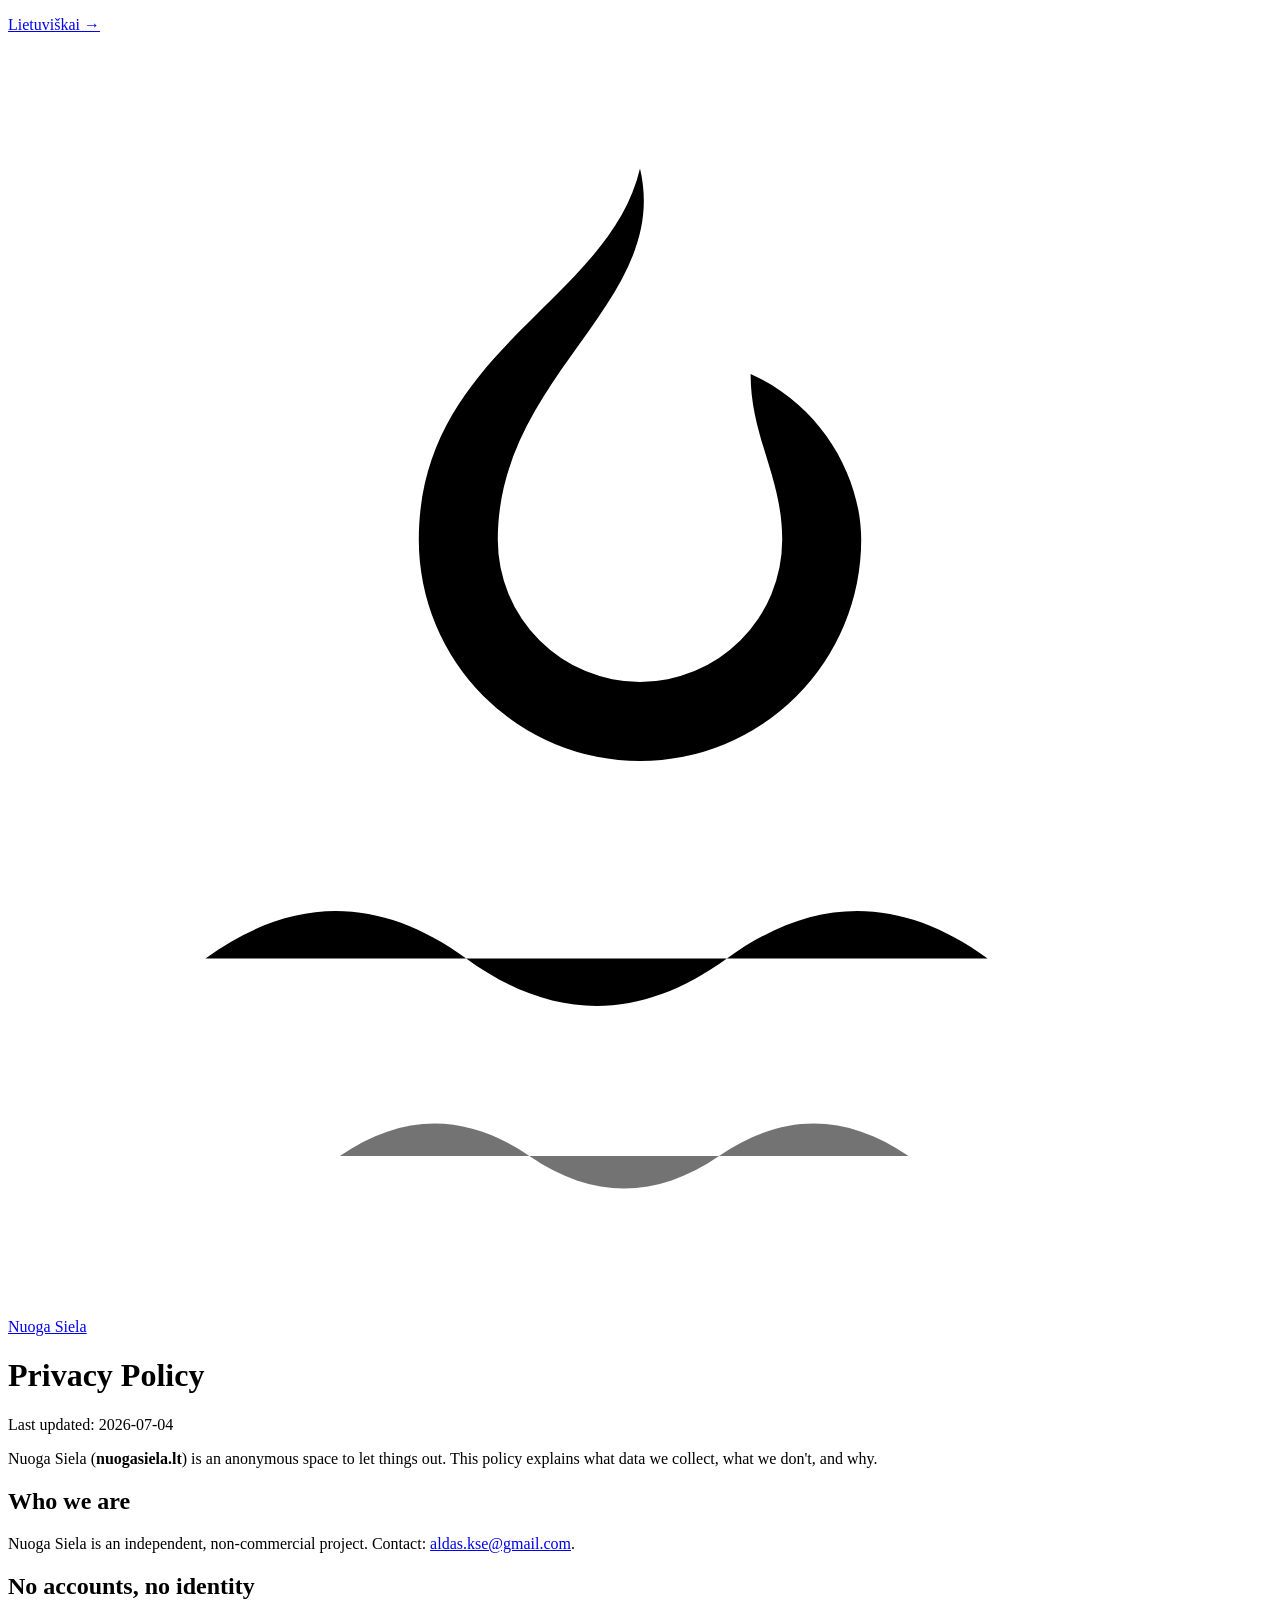
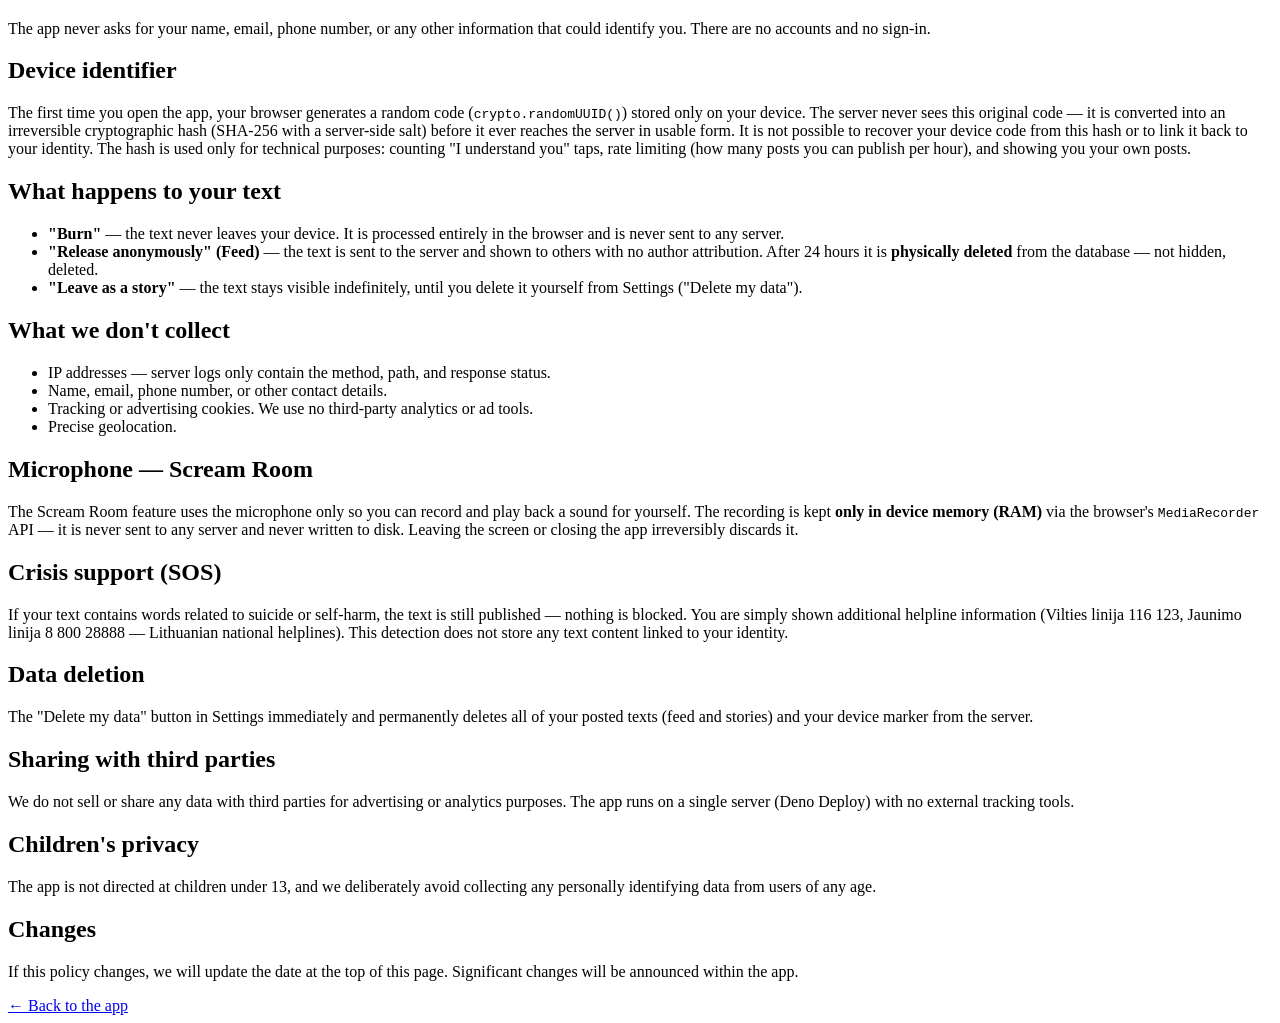
==== public/privacy.html @ c70867c6 "v2.0: Dizainas „Paleisk upe“, šviesus/tamsus režimas, gyvas fonas, README LT/EN, MIT - Nauja paletė " ====
<!DOCTYPE html>
<html lang="en">
  <head>
    <meta charset="utf-8">
    <meta name="viewport" content="width=device-width, initial-scale=1, viewport-fit=cover">
    <meta name="theme-color" content="#08171C">
    <meta
      name="description"
      content="Nuoga Siela privacy policy — what data we collect and how we protect it."
    >
    <title>Privacy Policy — Nuoga Siela</title>
    <link rel="canonical" href="https://nuogasiela.lt/privacy.html">
    <link rel="alternate" hreflang="en" href="https://nuogasiela.lt/privacy.html">
    <link rel="alternate" hreflang="lt" href="https://nuogasiela.lt/privatumas.html">
    <link rel="alternate" hreflang="x-default" href="https://nuogasiela.lt/privatumas.html">
    <meta property="og:type" content="website">
    <meta property="og:site_name" content="Nuoga Siela">
    <meta property="og:title" content="Privacy Policy — Nuoga Siela">
    <meta
      property="og:description"
      content="Nuoga Siela privacy policy — what data we collect and how we protect it."
    >
    <meta property="og:url" content="https://nuogasiela.lt/privacy.html">
    <meta property="og:locale" content="en_US">
    <meta property="og:image" content="https://nuogasiela.lt/images/og-image.webp">
    <meta name="twitter:card" content="summary_large_image">
    <meta name="twitter:image" content="https://nuogasiela.lt/images/og-image.webp">
    <link rel="stylesheet" href="/css/main.css">
    <script src="/js/theme.js"></script>
    <script src="/js/river.js" defer></script>
    <link rel="icon" href="/icons/icon.svg" type="image/svg+xml">
  </head>
  <body>
    <main class="legal">
      <p class="lang-switch"><a href="/privatumas.html">Lietuviškai →</a></p>
      <a class="legal-brand" href="/">
        <svg class="brand-mark" viewBox="0 0 32 32" aria-hidden="true">
          <path
            class="mark-flame"
            d="M16 3c.8 3.4-3.6 5.2-3.6 9.4a3.6 3.6 0 0 0 7.2 0c0-1.6-.8-2.6-.8-4.2 1.8.8 2.8 2.6 2.8 4.2a5.6 5.6 0 1 1-11.2 0C10.4 7.6 15.2 6.4 16 3Z"
          />
          <path class="mark-water" d="M5 23c2.2-1.6 4.4-1.6 6.6 0s4.4 1.6 6.6 0 4.4-1.6 6.6 0" />
          <path
            class="mark-water"
            opacity="0.55"
            d="M8.4 28c1.6-1.1 3.2-1.1 4.8 0s3.2 1.1 4.8 0 3.2-1.1 4.8 0"
          />
        </svg>
        <span>Nuoga Siela</span>
      </a>

      <h1>Privacy Policy</h1>
      <p class="updated muted">Last updated: 2026-07-04</p>

      <p>
        Nuoga Siela (<strong>nuogasiela.lt</strong>) is an anonymous space to let things out. This
        policy explains what data we collect, what we don't, and why.
      </p>

      <h2>Who we are</h2>
      <p>
        Nuoga Siela is an independent, non-commercial project. Contact:
        <a href="mailto:aldas.kse@gmail.com">aldas.kse@gmail.com</a>.
      </p>

      <h2>No accounts, no identity</h2>
      <p>
        The app never asks for your name, email, phone number, or any other information that
        could identify you. There are no accounts and no sign-in.
      </p>

      <h2>Device identifier</h2>
      <p>
        The first time you open the app, your browser generates a random code
        (<code>crypto.randomUUID()</code>) stored only on your device. The server never sees this
        original code — it is converted into an irreversible cryptographic hash (SHA-256 with a
        server-side salt) before it ever reaches the server in usable form. It is not possible to
        recover your device code from this hash or to link it back to your identity. The hash is
        used only for technical purposes: counting "I understand you" taps, rate limiting (how
        many posts you can publish per hour), and showing you your own posts.
      </p>

      <h2>What happens to your text</h2>
      <ul>
        <li>
          <strong>"Burn"</strong> — the text never leaves your device. It is processed entirely
          in the browser and is never sent to any server.
        </li>
        <li>
          <strong>"Release anonymously" (Feed)</strong> — the text is sent to the server and shown
          to others with no author attribution. After 24 hours it is <strong>physically
          deleted</strong> from the database — not hidden, deleted.
        </li>
        <li>
          <strong>"Leave as a story"</strong> — the text stays visible indefinitely, until you
          delete it yourself from Settings ("Delete my data").
        </li>
      </ul>

      <h2>What we don't collect</h2>
      <ul>
        <li>IP addresses — server logs only contain the method, path, and response status.</li>
        <li>Name, email, phone number, or other contact details.</li>
        <li>Tracking or advertising cookies. We use no third-party analytics or ad tools.</li>
        <li>Precise geolocation.</li>
      </ul>

      <h2>Microphone — Scream Room</h2>
      <p>
        The Scream Room feature uses the microphone only so you can record and play back a sound
        for yourself. The recording is kept <strong>only in device memory (RAM)</strong> via the
        browser's <code>MediaRecorder</code> API — it is never sent to any server and never
        written to disk. Leaving the screen or closing the app irreversibly discards it.
      </p>

      <h2>Crisis support (SOS)</h2>
      <p>
        If your text contains words related to suicide or self-harm, the text is still published
        — nothing is blocked. You are simply shown additional helpline information (Vilties linija
        116 123, Jaunimo linija 8 800 28888 — Lithuanian national helplines). This detection does
        not store any text content linked to your identity.
      </p>

      <h2>Data deletion</h2>
      <p>
        The "Delete my data" button in Settings immediately and permanently deletes all of your
        posted texts (feed and stories) and your device marker from the server.
      </p>

      <h2>Sharing with third parties</h2>
      <p>
        We do not sell or share any data with third parties for advertising or analytics
        purposes. The app runs on a single server (Deno Deploy) with no external tracking tools.
      </p>

      <h2>Children's privacy</h2>
      <p>
        The app is not directed at children under 13, and we deliberately avoid collecting any
        personally identifying data from users of any age.
      </p>

      <h2>Changes</h2>
      <p>
        If this policy changes, we will update the date at the top of this page. Significant
        changes will be announced within the app.
      </p>

      <a class="back" href="/">← Back to the app</a>
    </main>
  </body>
</html>
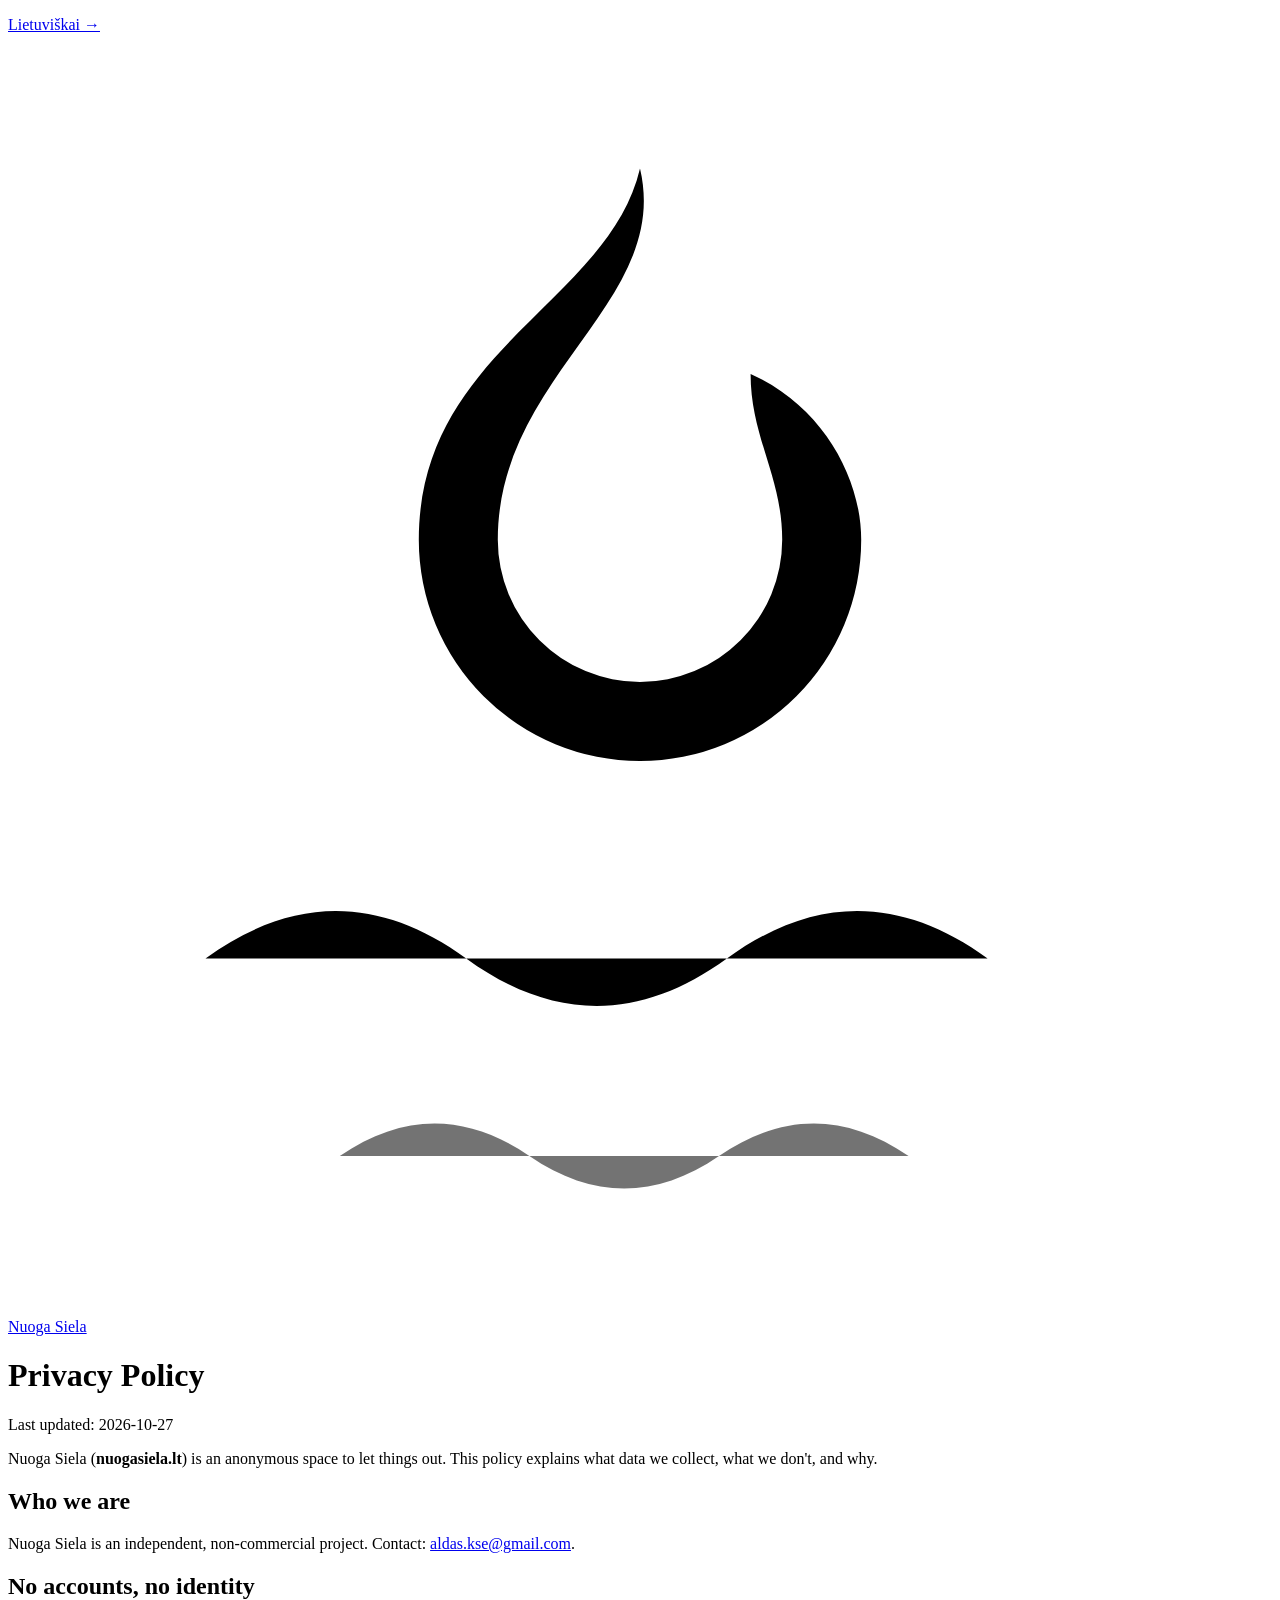
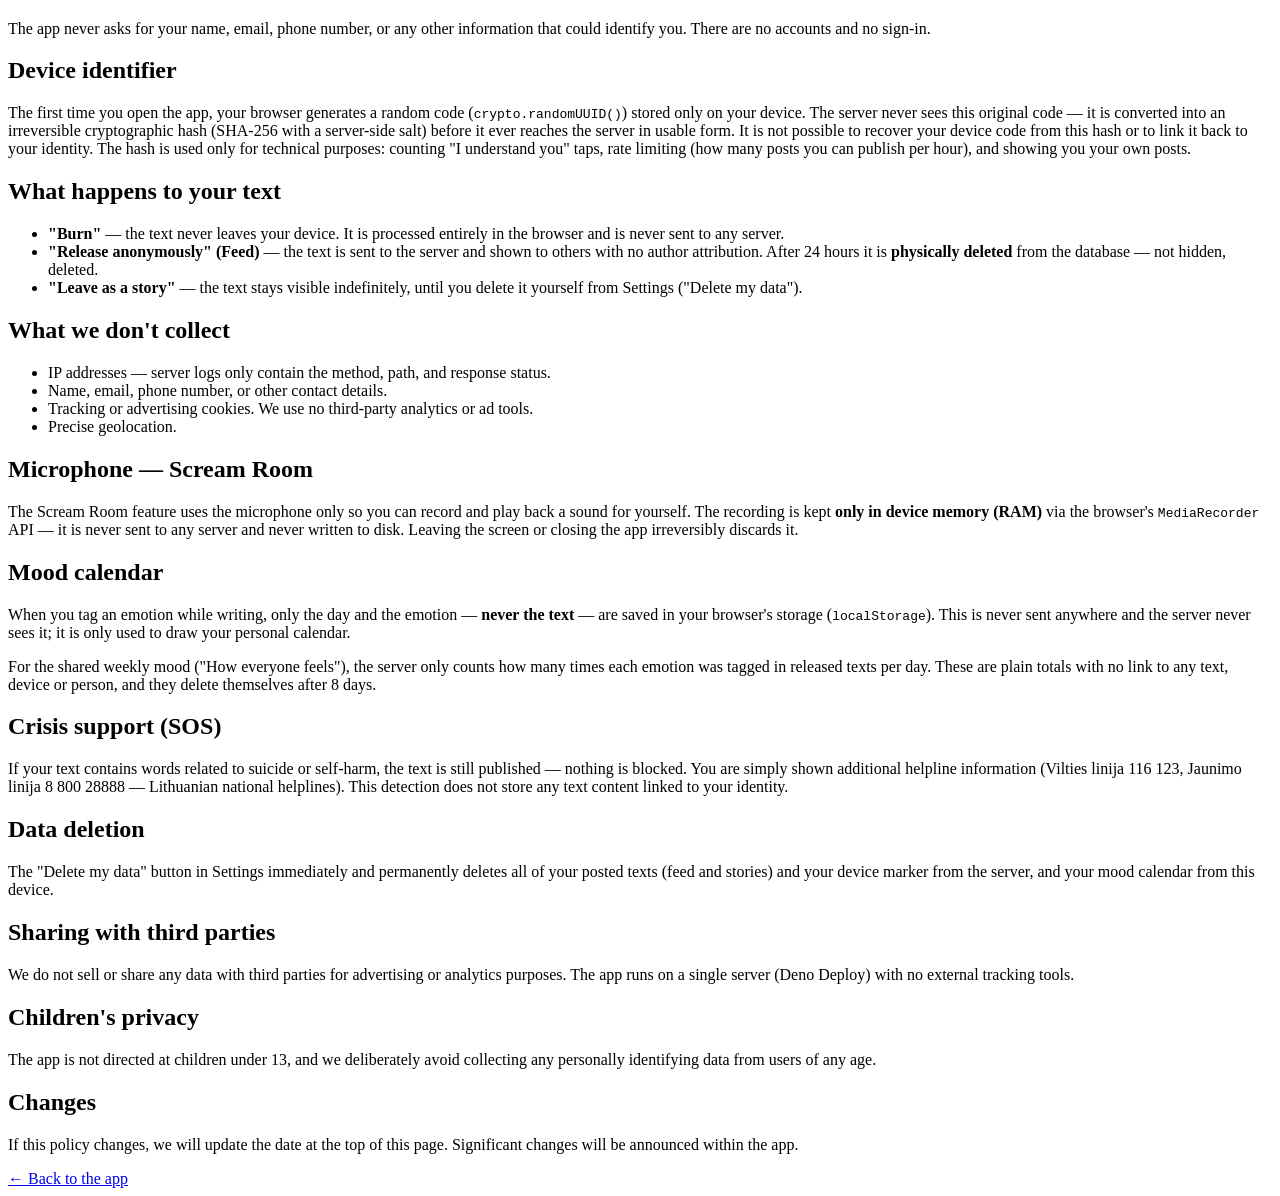
==== commit c9f23e43: "v2.5: Emocijų kalendorius, bendra savaitės nuotaika ir raminantys garsai Premium nebus — Buy Me a Co" ====
--- a/public/privacy.html
+++ b/public/privacy.html
@@ -50,7 +50,7 @@
       </a>
 
       <h1>Privacy Policy</h1>
-      <p class="updated muted">Last updated: 2026-07-04</p>
+      <p class="updated muted">Last updated: 2026-10-27</p>
 
       <p>
         Nuoga Siela (<strong>nuogasiela.lt</strong>) is an anonymous space to let things out. This
@@ -113,6 +113,19 @@
         written to disk. Leaving the screen or closing the app irreversibly discards it.
       </p>
 
+      <h2>Mood calendar</h2>
+      <p>
+        When you tag an emotion while writing, only the day and the emotion — <strong>never the
+        text</strong> — are saved in your browser's storage (<code>localStorage</code>). This is
+        never sent anywhere and the server never sees it; it is only used to draw your personal
+        calendar.
+      </p>
+      <p>
+        For the shared weekly mood ("How everyone feels"), the server only counts how many times
+        each emotion was tagged in released texts per day. These are plain totals with no link to
+        any text, device or person, and they delete themselves after 8 days.
+      </p>
+
       <h2>Crisis support (SOS)</h2>
       <p>
         If your text contains words related to suicide or self-harm, the text is still published
@@ -124,7 +137,8 @@
       <h2>Data deletion</h2>
       <p>
         The "Delete my data" button in Settings immediately and permanently deletes all of your
-        posted texts (feed and stories) and your device marker from the server.
+        posted texts (feed and stories) and your device marker from the server, and your mood
+        calendar from this device.
       </p>
 
       <h2>Sharing with third parties</h2>
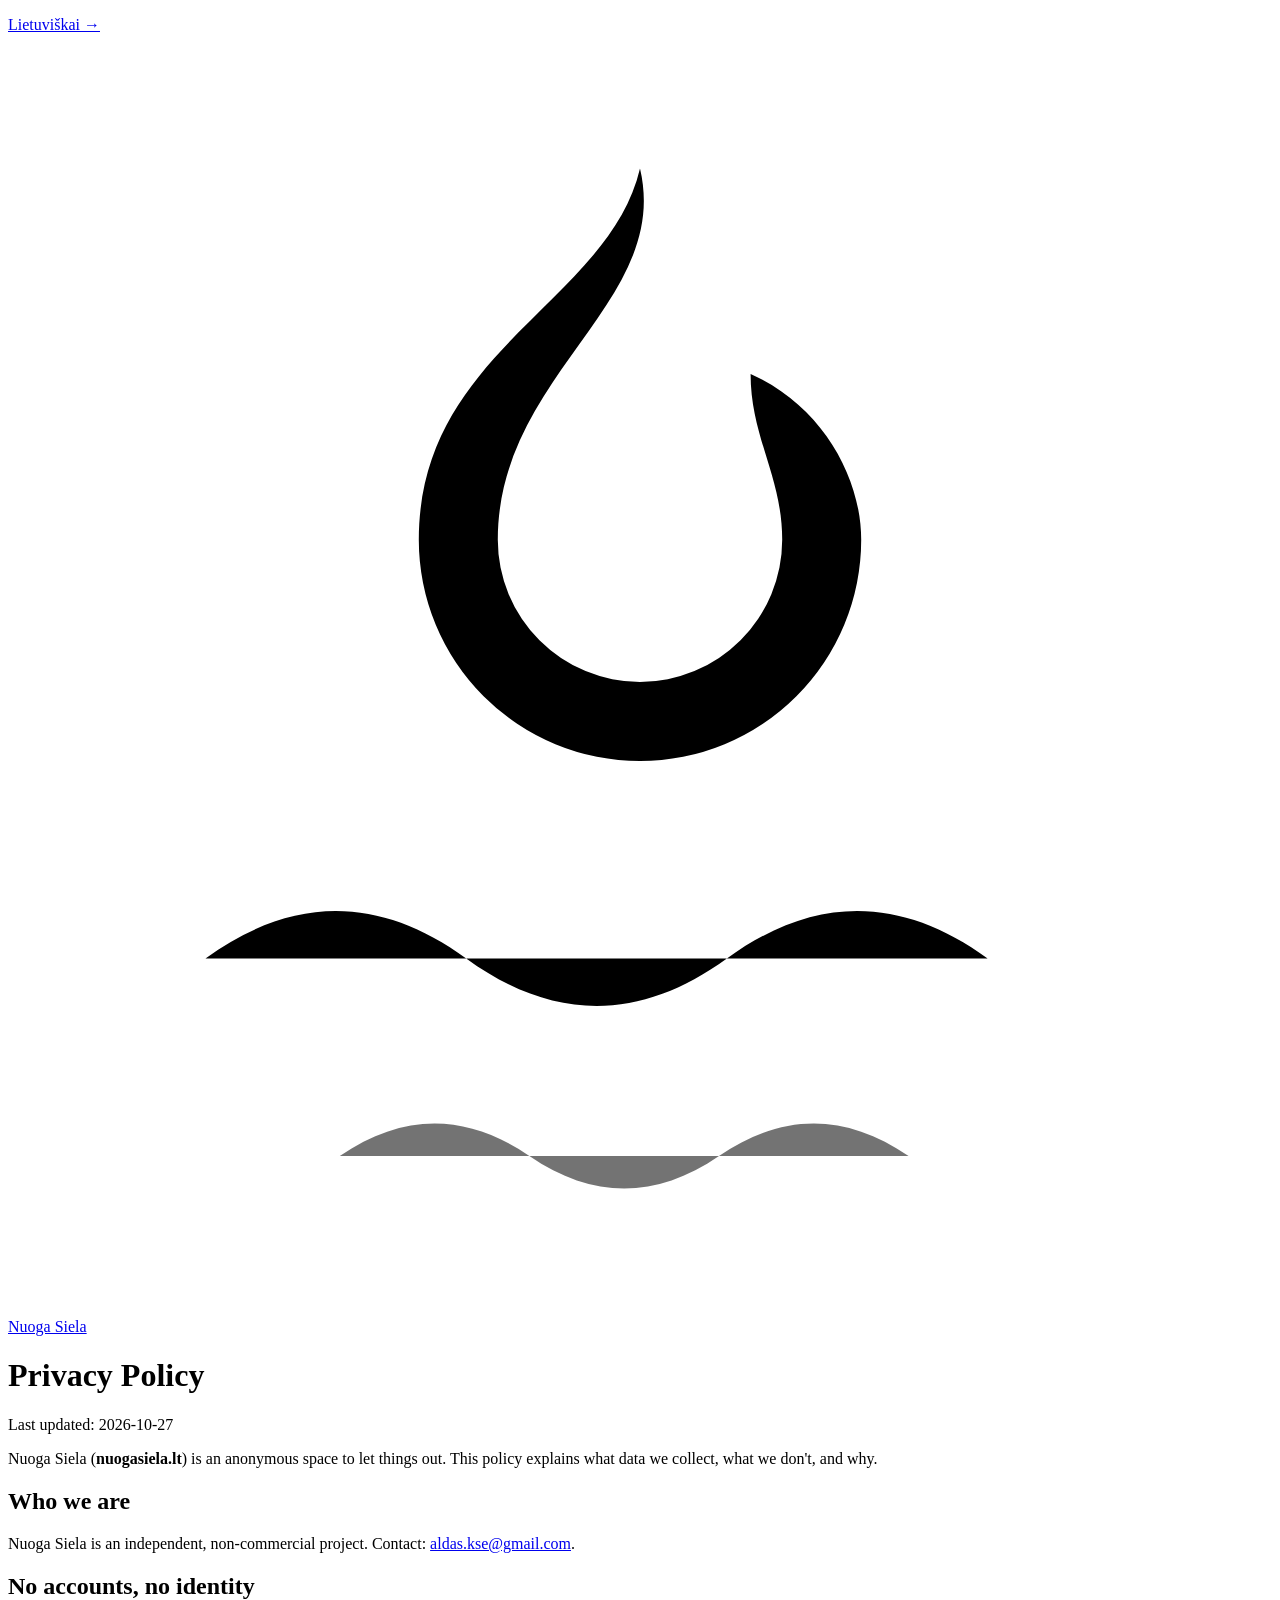
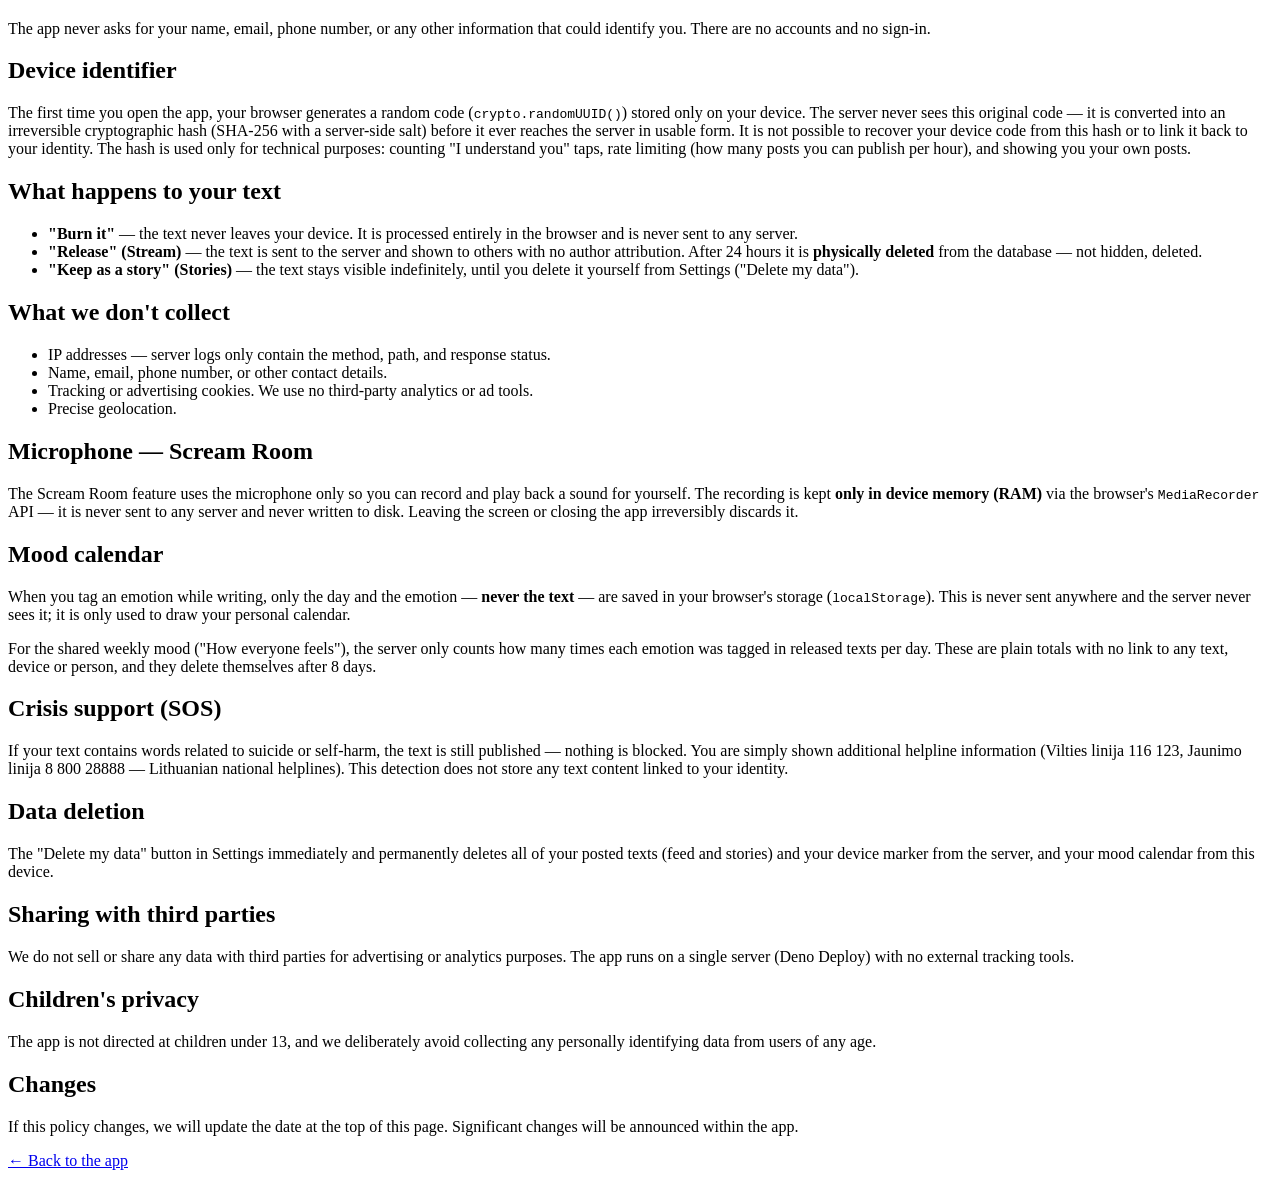
==== commit 4ac53dce: "v2.7: Nuoseklus kelias (emocija → žodžiai → ką daryti), Kalendorius meniu, animacijos - Rašymo ekran" ====
--- a/public/privacy.html
+++ b/public/privacy.html
@@ -83,16 +83,16 @@
       <h2>What happens to your text</h2>
       <ul>
         <li>
-          <strong>"Burn"</strong> — the text never leaves your device. It is processed entirely
+          <strong>"Burn it"</strong> — the text never leaves your device. It is processed entirely
           in the browser and is never sent to any server.
         </li>
         <li>
-          <strong>"Release anonymously" (Feed)</strong> — the text is sent to the server and shown
+          <strong>"Release" (Stream)</strong> — the text is sent to the server and shown
           to others with no author attribution. After 24 hours it is <strong>physically
           deleted</strong> from the database — not hidden, deleted.
         </li>
         <li>
-          <strong>"Leave as a story"</strong> — the text stays visible indefinitely, until you
+          <strong>"Keep as a story" (Stories)</strong> — the text stays visible indefinitely, until you
           delete it yourself from Settings ("Delete my data").
         </li>
       </ul>
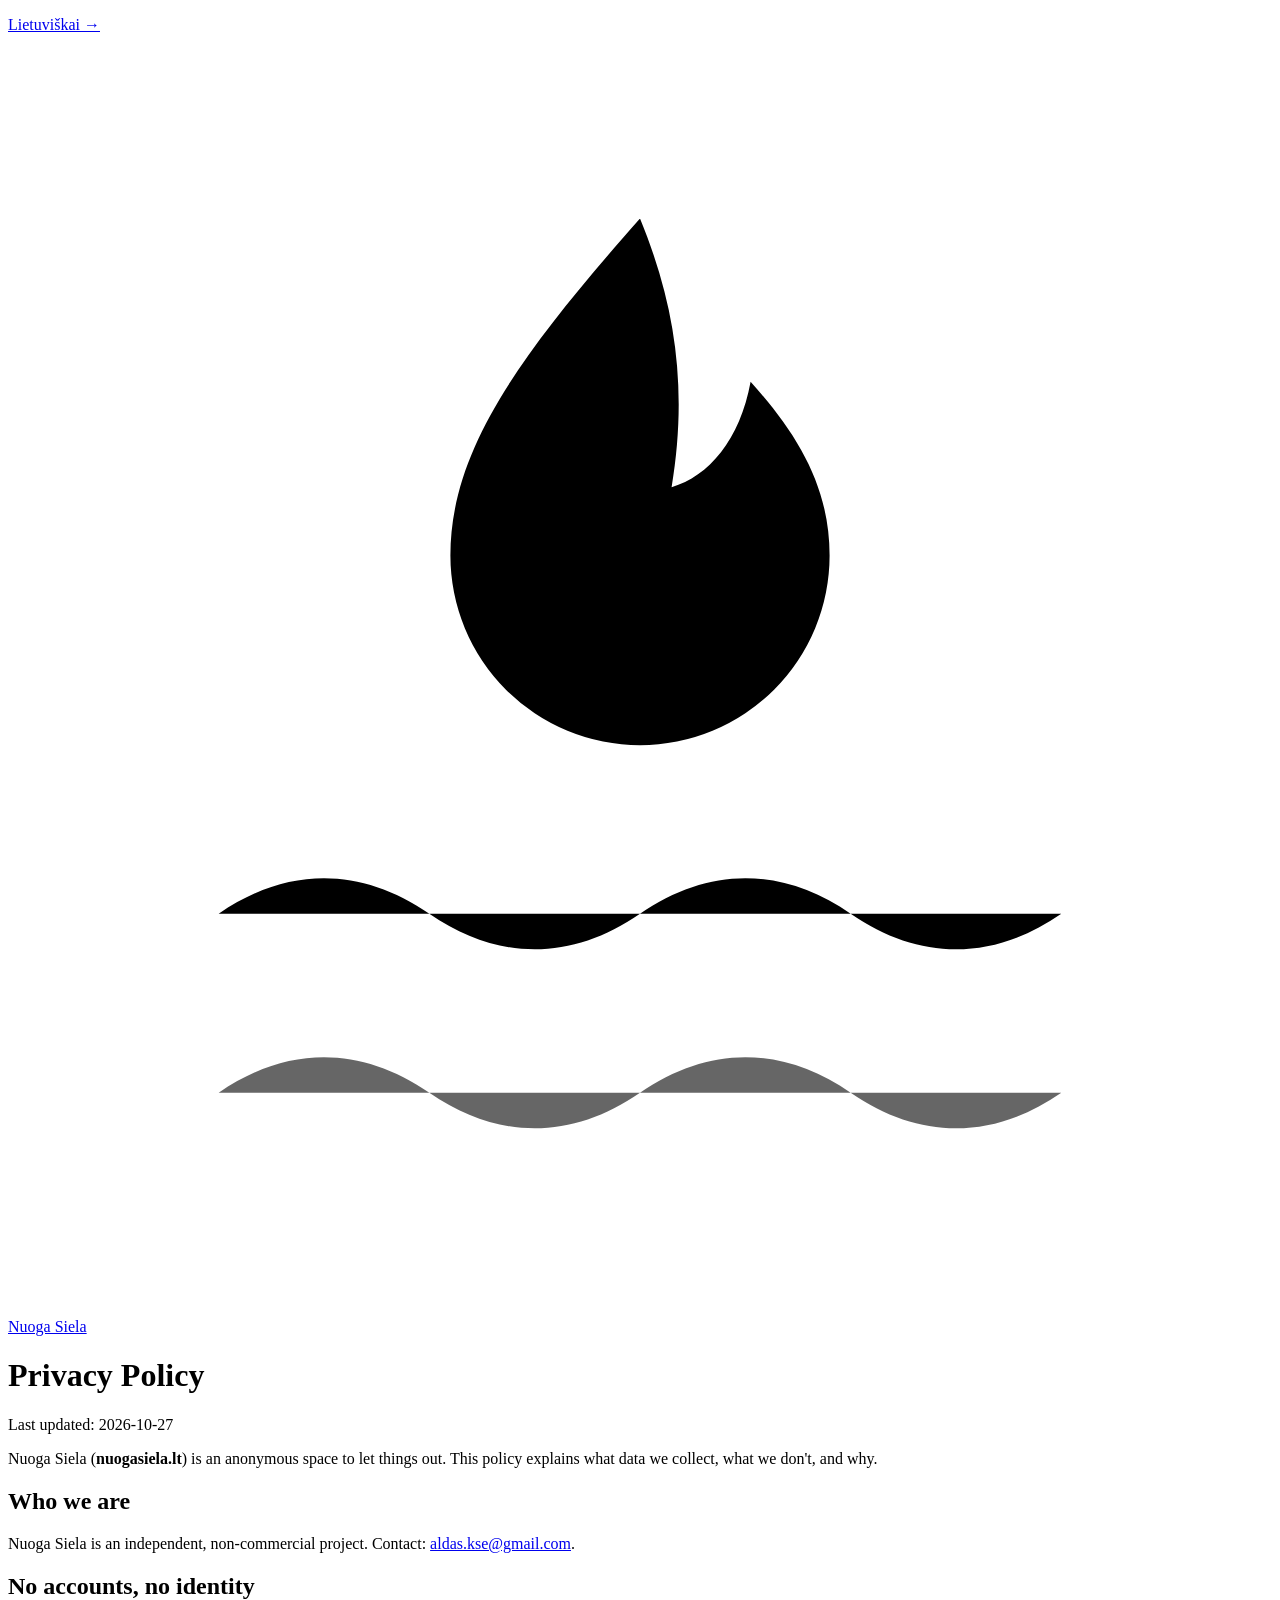
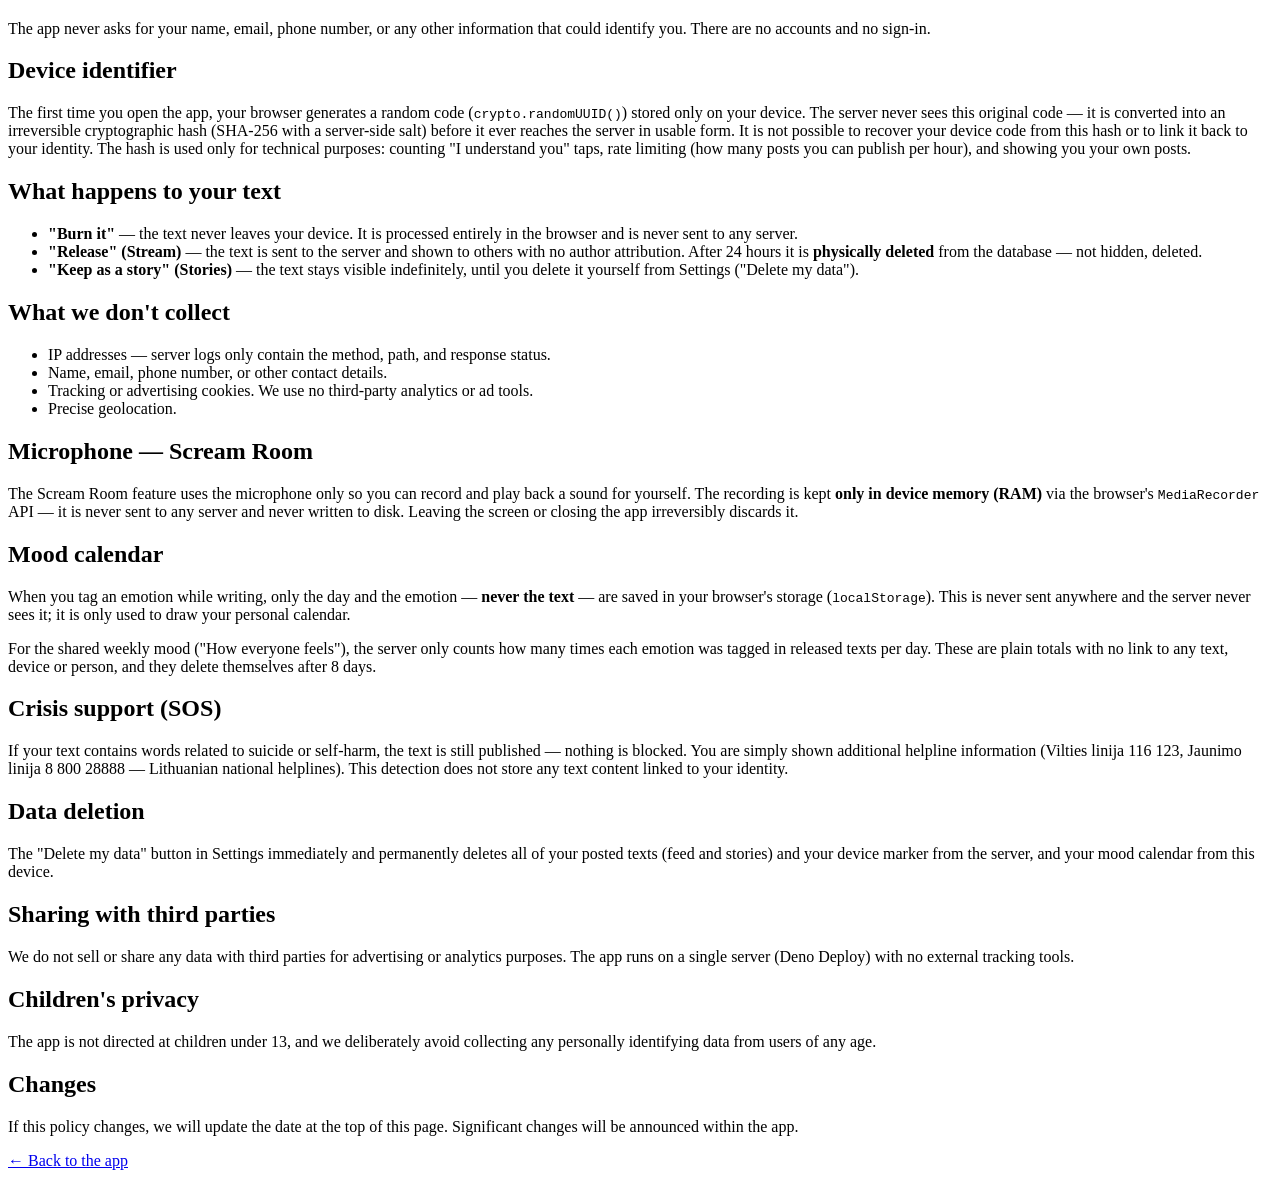
==== commit 692885de: "v3.0: Naujas dizainas — kompaktiškas išdėstymas, emocijos kaip kosmoso reiškiniai - Emocijų simbolia" ====
--- a/public/privacy.html
+++ b/public/privacy.html
@@ -34,16 +34,16 @@
     <main class="legal">
       <p class="lang-switch"><a href="/privatumas.html">Lietuviškai →</a></p>
       <a class="legal-brand" href="/">
-        <svg class="brand-mark" viewBox="0 0 32 32" aria-hidden="true">
+        <svg class="brand-mark" viewBox="0 0 24 24" aria-hidden="true">
           <path
             class="mark-flame"
-            d="M16 3c.8 3.4-3.6 5.2-3.6 9.4a3.6 3.6 0 0 0 7.2 0c0-1.6-.8-2.6-.8-4.2 1.8.8 2.8 2.6 2.8 4.2a5.6 5.6 0 1 1-11.2 0C10.4 7.6 15.2 6.4 16 3Z"
+            d="M12 3.2c-2.3 2.6-3.6 4.4-3.6 6.4a3.6 3.6 0 007.2 0c0-1.3-.6-2.3-1.5-3.3-.2 1.1-.8 1.8-1.5 2 .3-1.8.1-3.4-.6-5.1z"
           />
-          <path class="mark-water" d="M5 23c2.2-1.6 4.4-1.6 6.6 0s4.4 1.6 6.6 0 4.4-1.6 6.6 0" />
+          <path class="mark-water" d="M4 16.4c1.3-.9 2.7-.9 4 0s2.7.9 4 0 2.7-.9 4 0 2.7.9 4 0" />
           <path
             class="mark-water"
-            opacity="0.55"
-            d="M8.4 28c1.6-1.1 3.2-1.1 4.8 0s3.2 1.1 4.8 0 3.2-1.1 4.8 0"
+            opacity="0.6"
+            d="M4 19.8c1.3-.9 2.7-.9 4 0s2.7.9 4 0 2.7-.9 4 0 2.7.9 4 0"
           />
         </svg>
         <span>Nuoga Siela</span>
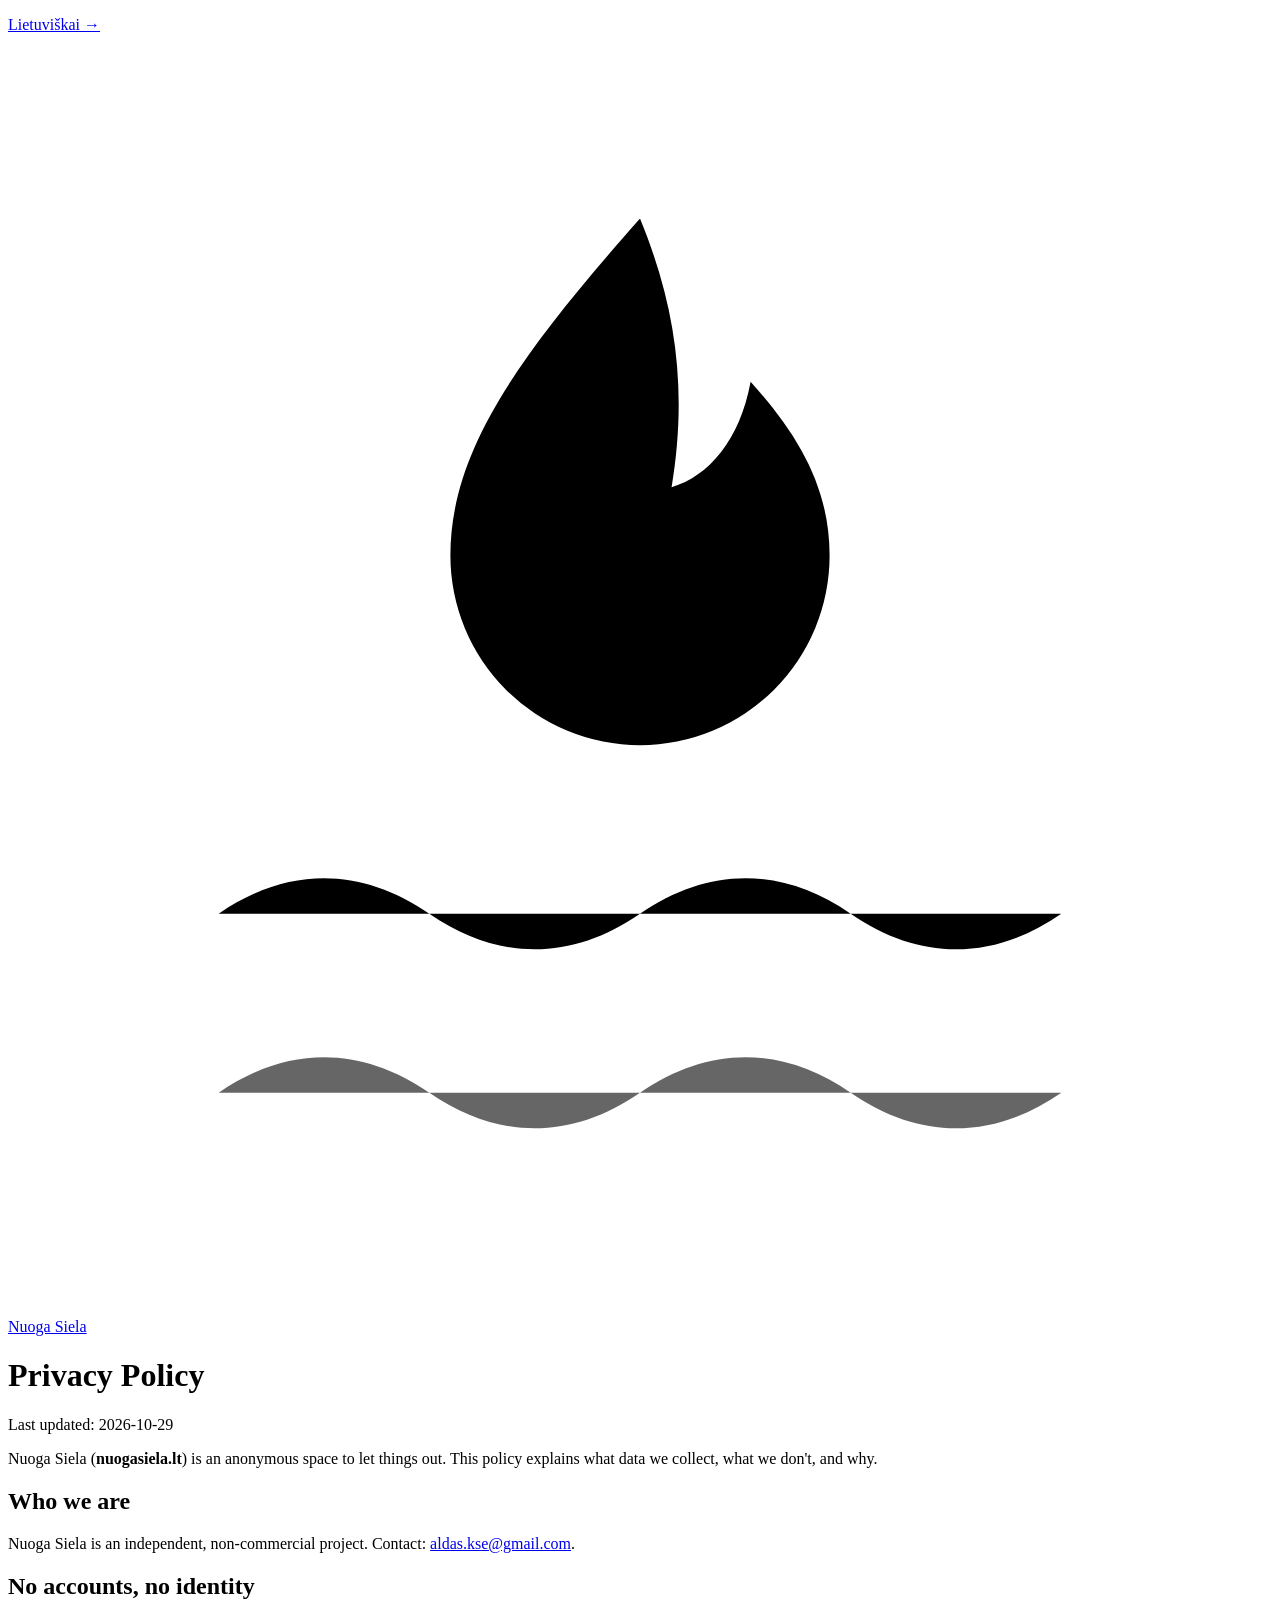
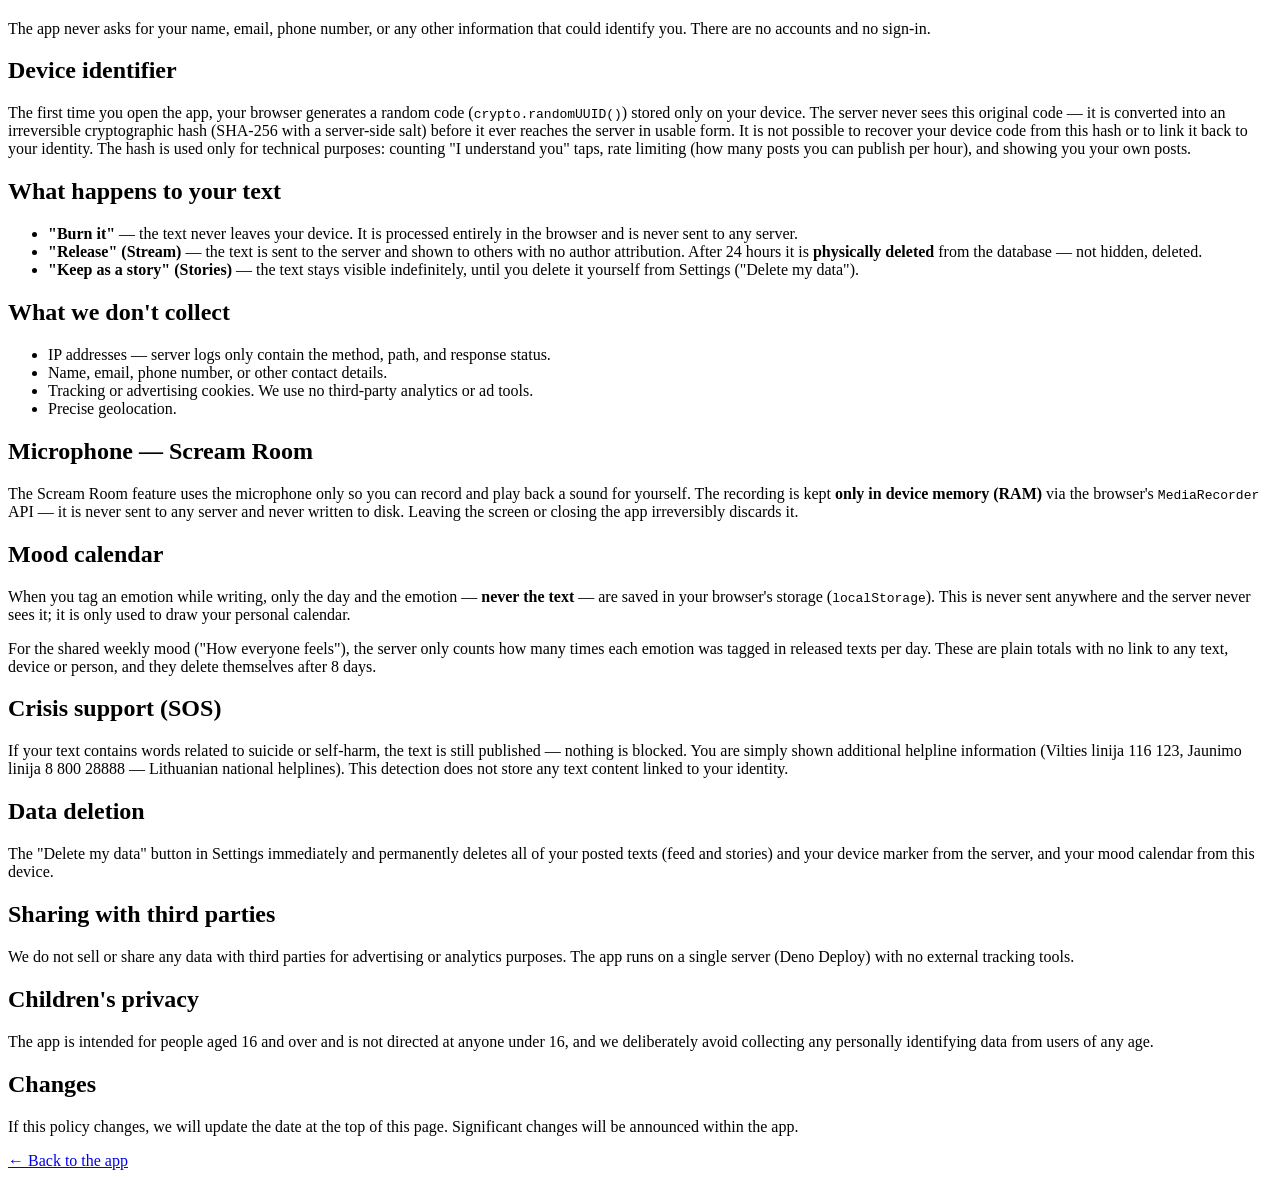
==== commit ce2d0b09: "Privatumo politika: amžiaus riba 16+ (atitinka Play tikslinę auditoriją) Co-Authored-By: Claude Opus" ====
--- a/public/privacy.html
+++ b/public/privacy.html
@@ -9,10 +9,10 @@
       content="Nuoga Siela privacy policy — what data we collect and how we protect it."
     >
     <title>Privacy Policy — Nuoga Siela</title>
-    <link rel="canonical" href="https://nuogasiela.lt/privacy.html">
-    <link rel="alternate" hreflang="en" href="https://nuogasiela.lt/privacy.html">
-    <link rel="alternate" hreflang="lt" href="https://nuogasiela.lt/privatumas.html">
-    <link rel="alternate" hreflang="x-default" href="https://nuogasiela.lt/privatumas.html">
+    <link rel="canonical" href="https://nuogasiela.lt/privacy">
+    <link rel="alternate" hreflang="en" href="https://nuogasiela.lt/privacy">
+    <link rel="alternate" hreflang="lt" href="https://nuogasiela.lt/privatumas">
+    <link rel="alternate" hreflang="x-default" href="https://nuogasiela.lt/privatumas">
     <meta property="og:type" content="website">
     <meta property="og:site_name" content="Nuoga Siela">
     <meta property="og:title" content="Privacy Policy — Nuoga Siela">
@@ -20,7 +20,7 @@
       property="og:description"
       content="Nuoga Siela privacy policy — what data we collect and how we protect it."
     >
-    <meta property="og:url" content="https://nuogasiela.lt/privacy.html">
+    <meta property="og:url" content="https://nuogasiela.lt/privacy">
     <meta property="og:locale" content="en_US">
     <meta property="og:image" content="https://nuogasiela.lt/images/og-image.webp">
     <meta name="twitter:card" content="summary_large_image">
@@ -32,7 +32,7 @@
   </head>
   <body>
     <main class="legal">
-      <p class="lang-switch"><a href="/privatumas.html">Lietuviškai →</a></p>
+      <p class="lang-switch"><a href="/privatumas">Lietuviškai →</a></p>
       <a class="legal-brand" href="/">
         <svg class="brand-mark" viewBox="0 0 24 24" aria-hidden="true">
           <path
@@ -50,7 +50,7 @@
       </a>
 
       <h1>Privacy Policy</h1>
-      <p class="updated muted">Last updated: 2026-10-27</p>
+      <p class="updated muted">Last updated: 2026-10-29</p>
 
       <p>
         Nuoga Siela (<strong>nuogasiela.lt</strong>) is an anonymous space to let things out. This
@@ -149,7 +149,7 @@
 
       <h2>Children's privacy</h2>
       <p>
-        The app is not directed at children under 13, and we deliberately avoid collecting any
+        The app is intended for people aged 16 and over and is not directed at anyone under 16, and we deliberately avoid collecting any
         personally identifying data from users of any age.
       </p>
 
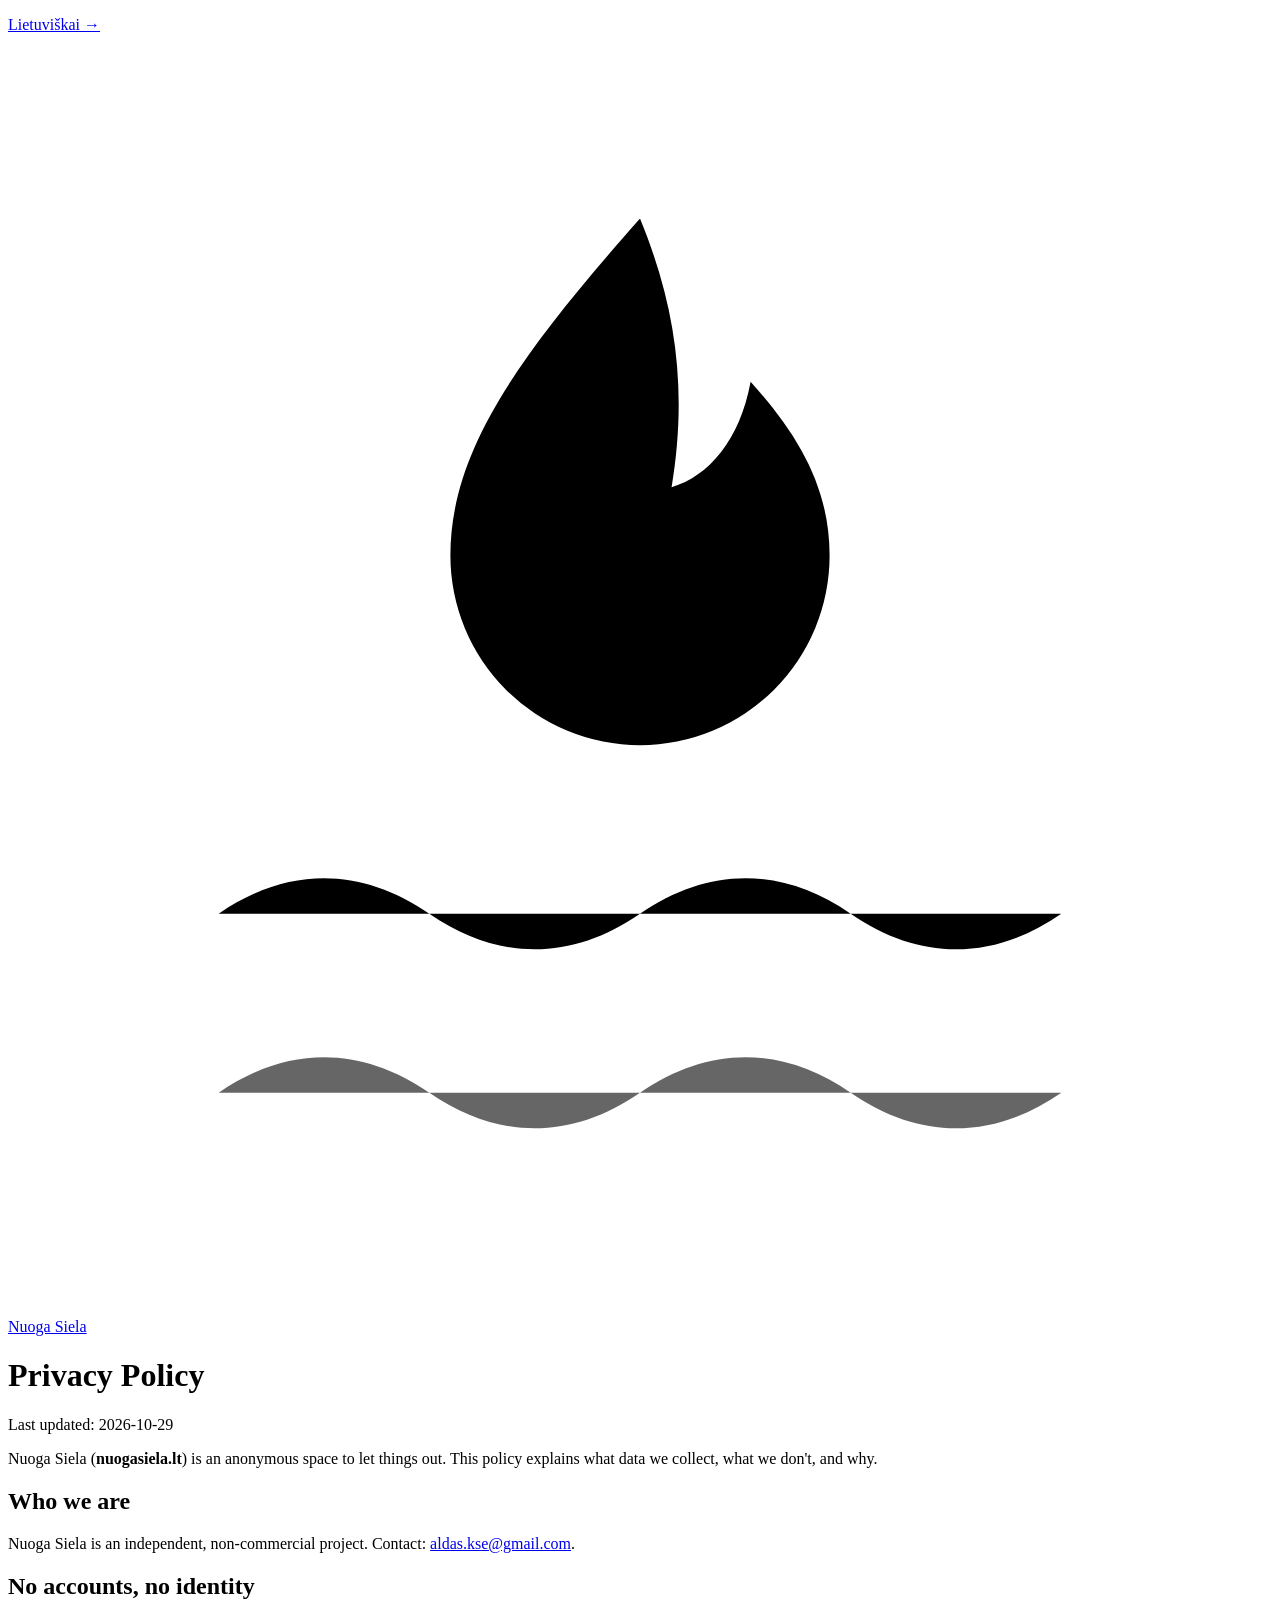
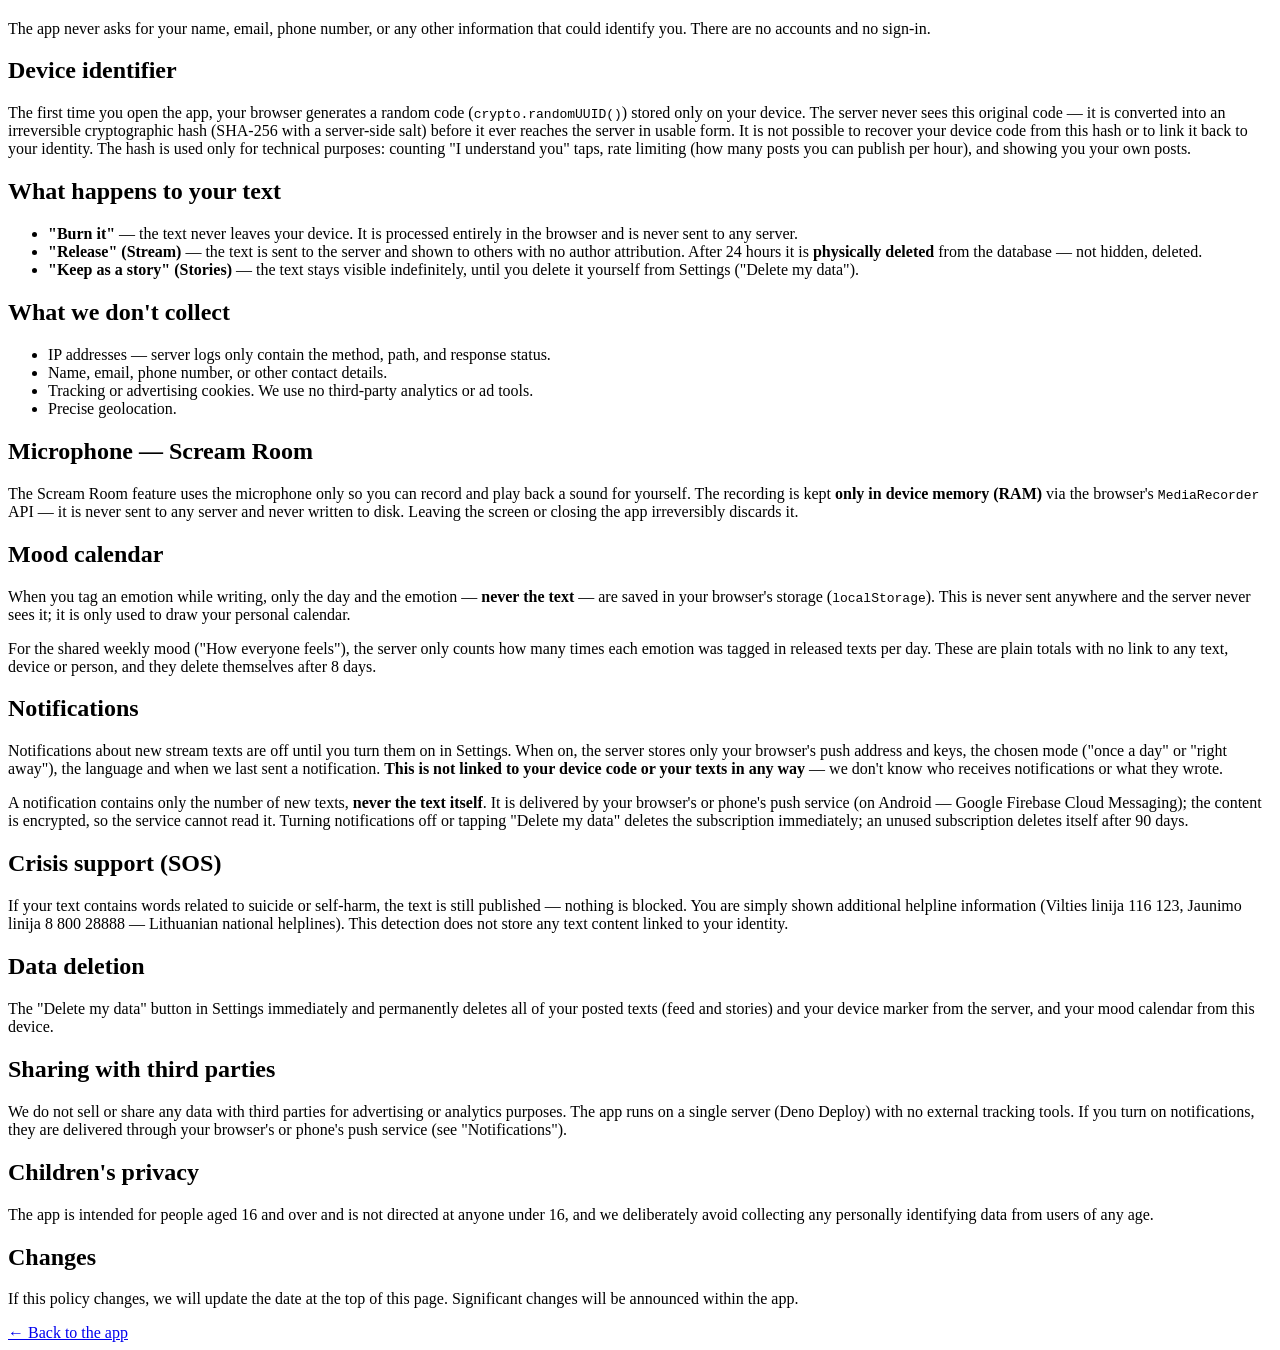
==== commit 59534258: "v3.7: Pranešimai apie naujus srauto tekstus (Web Push) Nustatymuose: Išjungta / Kartą per dieną (19 " ====
--- a/public/privacy.html
+++ b/public/privacy.html
@@ -126,6 +126,22 @@
         any text, device or person, and they delete themselves after 8 days.
       </p>
 
+      <h2>Notifications</h2>
+      <p>
+        Notifications about new stream texts are off until you turn them on in Settings. When on,
+        the server stores only your browser's push address and keys, the chosen mode ("once a
+        day" or "right away"), the language and when we last sent a notification.
+        <strong>This is not linked to your device code or your texts in any way</strong> — we don't
+        know who receives notifications or what they wrote.
+      </p>
+      <p>
+        A notification contains only the number of new texts, <strong>never the text
+        itself</strong>. It is delivered by your browser's or phone's push service (on Android —
+        Google Firebase Cloud Messaging); the content is encrypted, so the service cannot read it.
+        Turning notifications off or tapping "Delete my data" deletes the subscription immediately;
+        an unused subscription deletes itself after 90 days.
+      </p>
+
       <h2>Crisis support (SOS)</h2>
       <p>
         If your text contains words related to suicide or self-harm, the text is still published
@@ -144,7 +160,9 @@
       <h2>Sharing with third parties</h2>
       <p>
         We do not sell or share any data with third parties for advertising or analytics
-        purposes. The app runs on a single server (Deno Deploy) with no external tracking tools.
+        purposes. The app runs on a single server (Deno Deploy) with no external tracking tools. If
+        you turn on notifications, they are delivered through your browser's or phone's push
+        service (see "Notifications").
       </p>
 
       <h2>Children's privacy</h2>
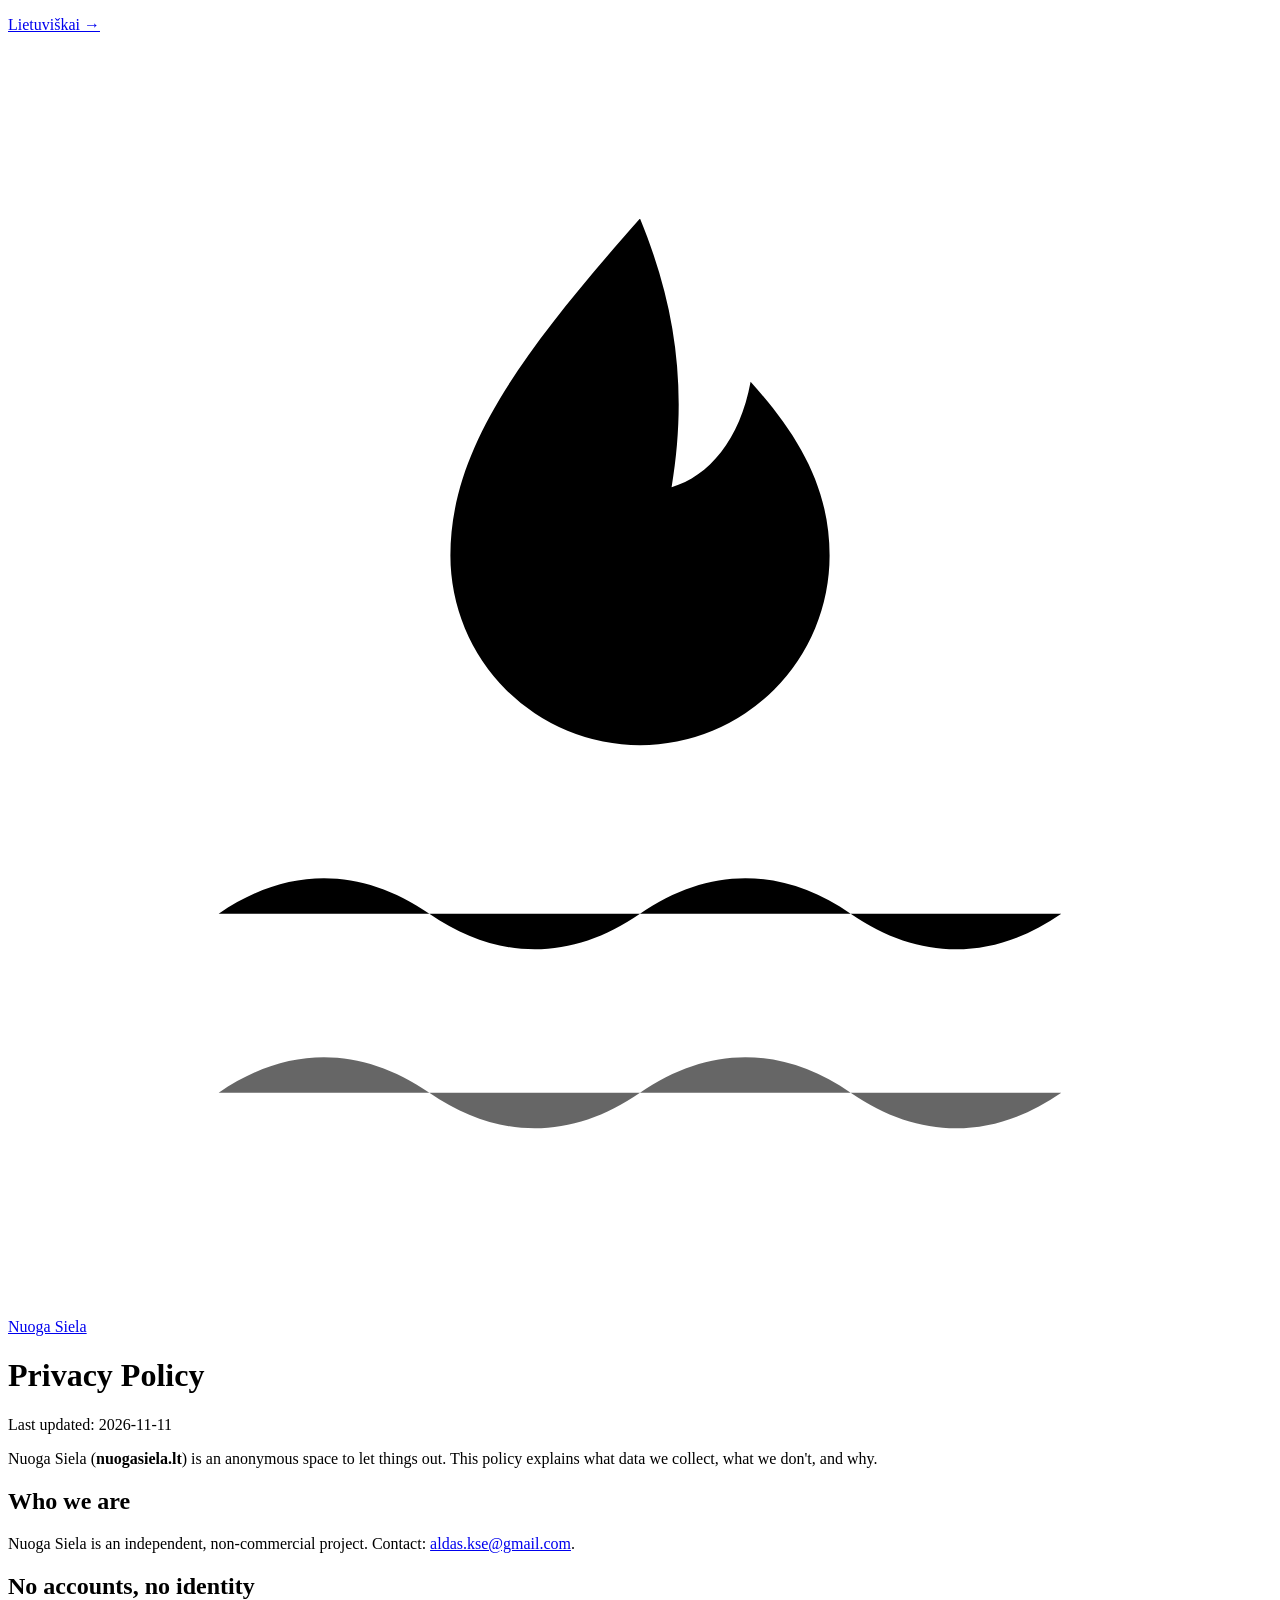
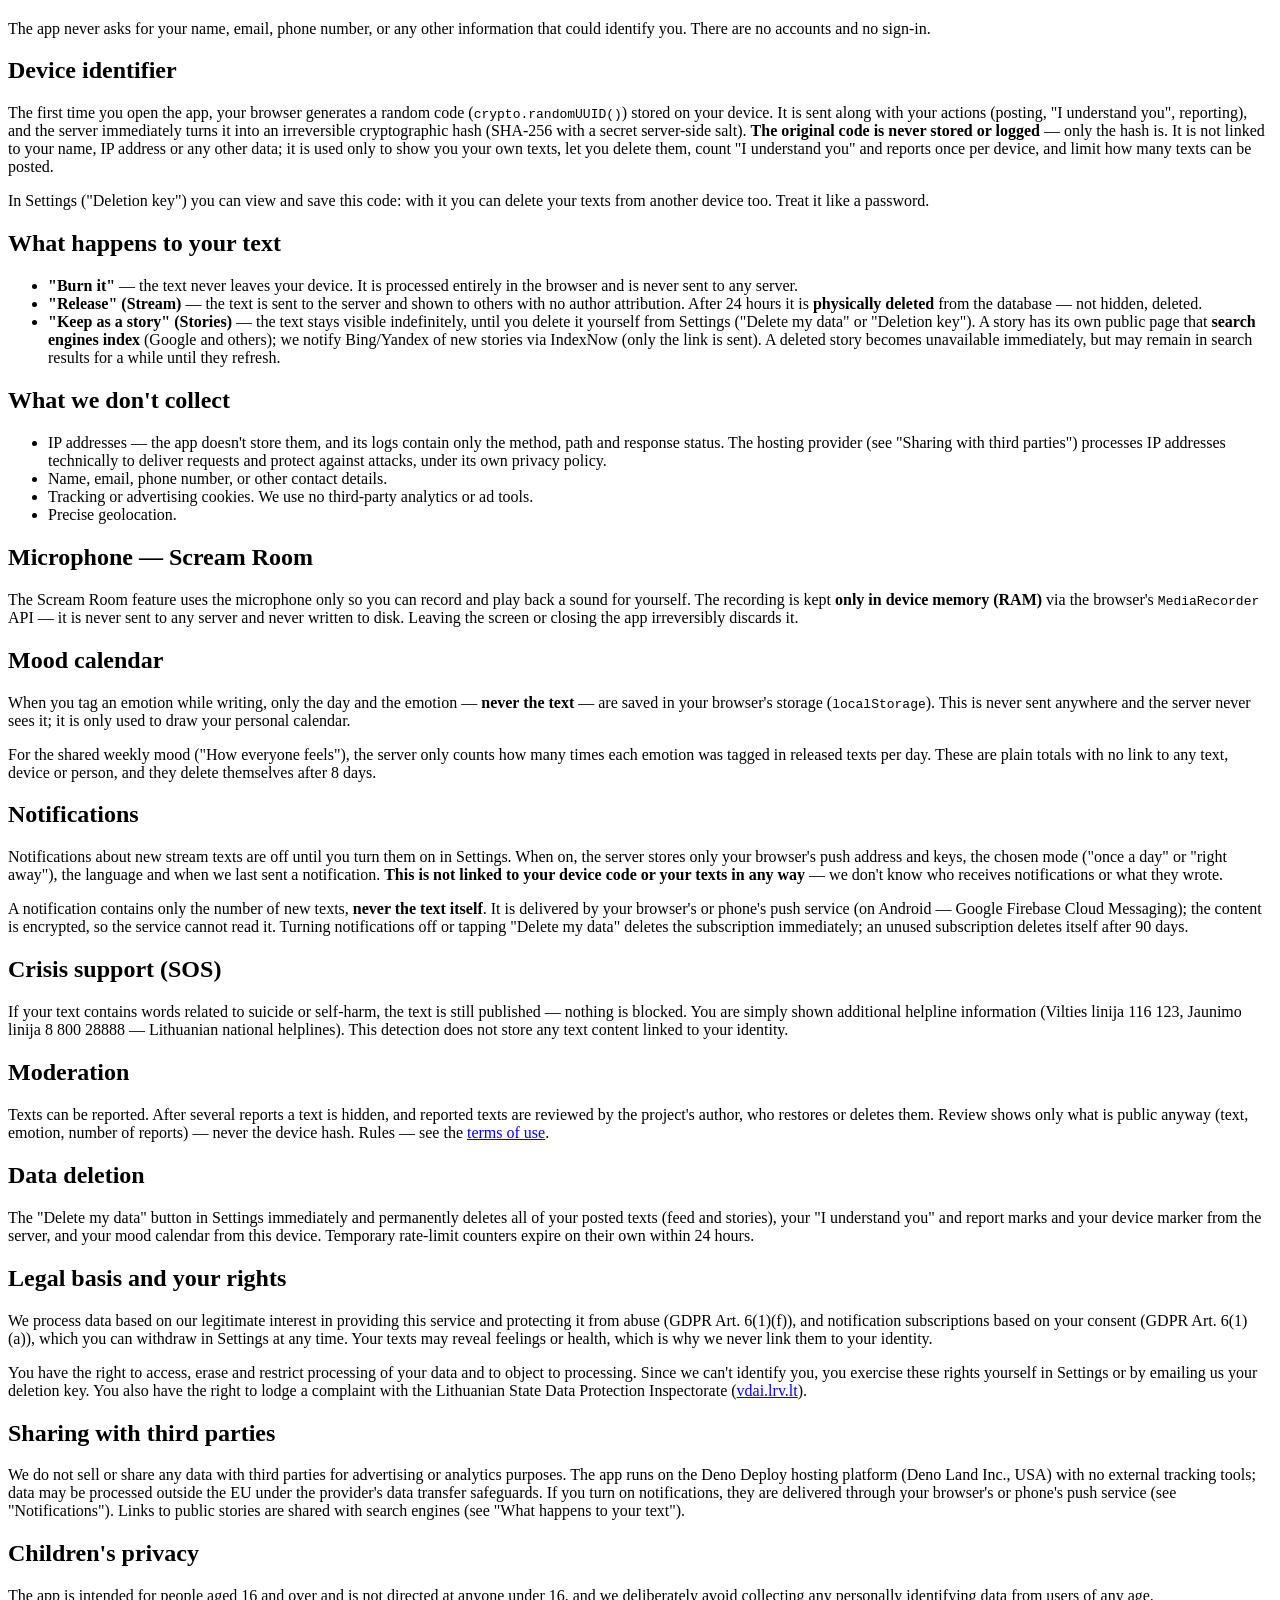
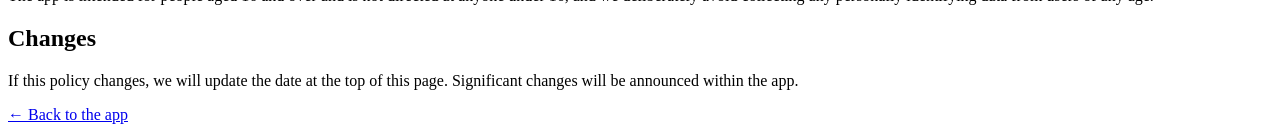
==== commit 4217d4b7: "v3.14: Privatumo politika — tikslūs teiginiai, BDAR teisės, paieškos sistemos; Play sąrašas Co-Autho" ====
--- a/public/privacy.html
+++ b/public/privacy.html
@@ -50,7 +50,7 @@
       </a>
 
       <h1>Privacy Policy</h1>
-      <p class="updated muted">Last updated: 2026-10-29</p>
+      <p class="updated muted">Last updated: 2026-11-11</p>
 
       <p>
         Nuoga Siela (<strong>nuogasiela.lt</strong>) is an anonymous space to let things out. This
@@ -72,12 +72,17 @@
       <h2>Device identifier</h2>
       <p>
         The first time you open the app, your browser generates a random code
-        (<code>crypto.randomUUID()</code>) stored only on your device. The server never sees this
-        original code — it is converted into an irreversible cryptographic hash (SHA-256 with a
-        server-side salt) before it ever reaches the server in usable form. It is not possible to
-        recover your device code from this hash or to link it back to your identity. The hash is
-        used only for technical purposes: counting "I understand you" taps, rate limiting (how
-        many posts you can publish per hour), and showing you your own posts.
+        (<code>crypto.randomUUID()</code>) stored on your device. It is sent along with your
+        actions (posting, "I understand you", reporting), and the server immediately turns it
+        into an irreversible cryptographic hash (SHA-256 with a secret server-side salt).
+        <strong>The original code is never stored or logged</strong> — only the hash is. It is
+        not linked to your name, IP address or any other data; it is used only to show you your
+        own texts, let you delete them, count "I understand you" and reports once per device, and
+        limit how many texts can be posted.
+      </p>
+      <p>
+        In Settings ("Deletion key") you can view and save this code: with it you can delete your
+        texts from another device too. Treat it like a password.
       </p>
 
       <h2>What happens to your text</h2>
@@ -93,13 +98,22 @@
         </li>
         <li>
           <strong>"Keep as a story" (Stories)</strong> — the text stays visible indefinitely, until you
-          delete it yourself from Settings ("Delete my data").
+          delete it yourself from Settings ("Delete my data" or "Deletion key"). A story has its
+          own public page that <strong>search engines index</strong> (Google and others); we notify
+          Bing/Yandex of new stories via IndexNow (only the link is sent). A deleted story becomes
+          unavailable immediately, but may remain in search results for a while until they
+          refresh.
         </li>
       </ul>
 
       <h2>What we don't collect</h2>
       <ul>
-        <li>IP addresses — server logs only contain the method, path, and response status.</li>
+        <li>
+          IP addresses — the app doesn't store them, and its logs contain only the method, path and
+          response status. The hosting provider (see "Sharing with third parties") processes IP
+          addresses technically to deliver requests and protect against attacks, under its own
+          privacy policy.
+        </li>
         <li>Name, email, phone number, or other contact details.</li>
         <li>Tracking or advertising cookies. We use no third-party analytics or ad tools.</li>
         <li>Precise geolocation.</li>
@@ -150,19 +164,44 @@
         not store any text content linked to your identity.
       </p>
 
+      <h2>Moderation</h2>
+      <p>
+        Texts can be reported. After several reports a text is hidden, and reported texts are
+        reviewed by the project's author, who restores or deletes them. Review shows only what is
+        public anyway (text, emotion, number of reports) — never the device hash. Rules — see the
+        <a href="/terms">terms of use</a>.
+      </p>
+
       <h2>Data deletion</h2>
       <p>
         The "Delete my data" button in Settings immediately and permanently deletes all of your
-        posted texts (feed and stories) and your device marker from the server, and your mood
-        calendar from this device.
+        posted texts (feed and stories), your "I understand you" and report marks and your device
+        marker from the server, and your mood calendar from this device. Temporary rate-limit
+        counters expire on their own within 24 hours.
+      </p>
+
+      <h2>Legal basis and your rights</h2>
+      <p>
+        We process data based on our legitimate interest in providing this service and protecting
+        it from abuse (GDPR Art. 6(1)(f)), and notification subscriptions based on your consent
+        (GDPR Art. 6(1)(a)), which you can withdraw in Settings at any time. Your texts may reveal
+        feelings or health, which is why we never link them to your identity.
+      </p>
+      <p>
+        You have the right to access, erase and restrict processing of your data and to object to
+        processing. Since we can't identify you, you exercise these rights yourself in Settings or
+        by emailing us your deletion key. You also have the right to lodge a complaint with the
+        Lithuanian State Data Protection Inspectorate (<a href="https://vdai.lrv.lt">vdai.lrv.lt</a>).
       </p>
 
       <h2>Sharing with third parties</h2>
       <p>
         We do not sell or share any data with third parties for advertising or analytics
-        purposes. The app runs on a single server (Deno Deploy) with no external tracking tools. If
-        you turn on notifications, they are delivered through your browser's or phone's push
-        service (see "Notifications").
+        purposes. The app runs on the Deno Deploy hosting platform (Deno Land Inc., USA) with no
+        external tracking tools; data may be processed outside the EU under the provider's data
+        transfer safeguards. If you turn on notifications, they are delivered through your
+        browser's or phone's push service (see "Notifications"). Links to public stories are
+        shared with search engines (see "What happens to your text").
       </p>
 
       <h2>Children's privacy</h2>
